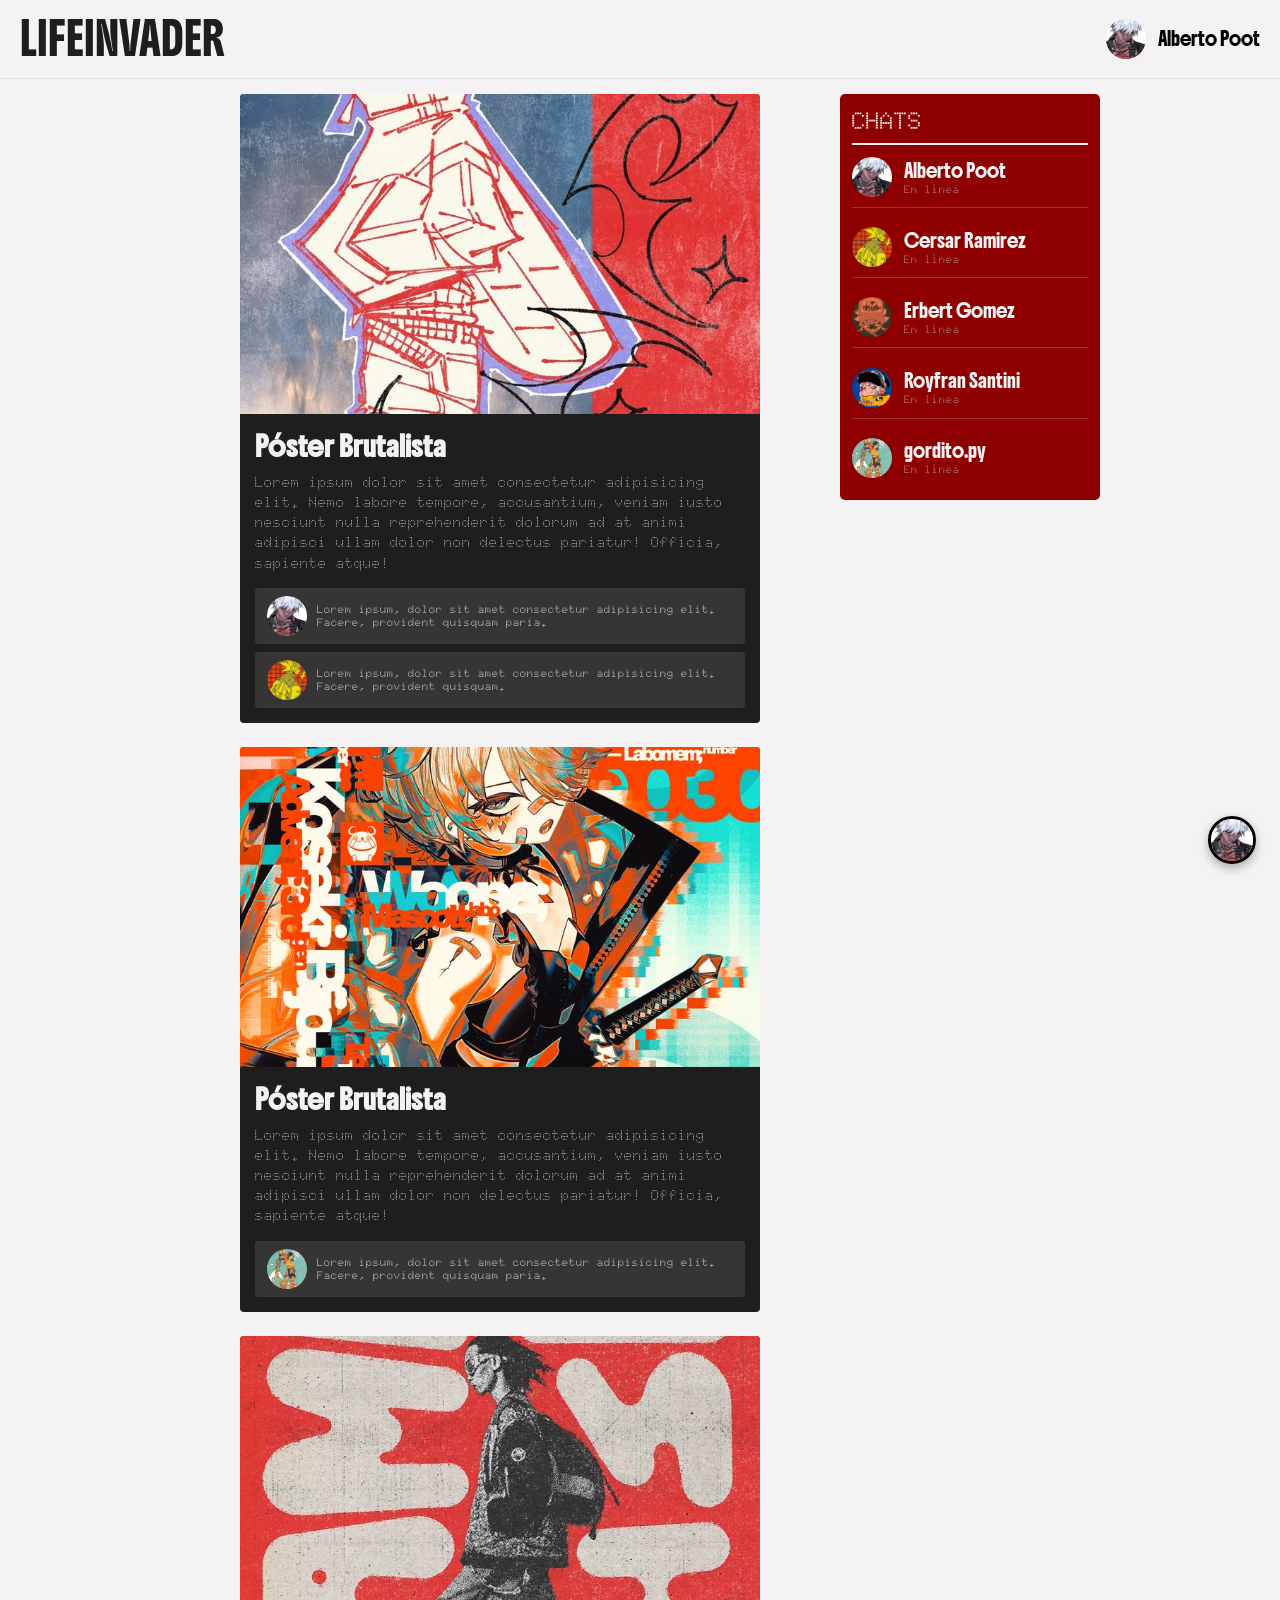
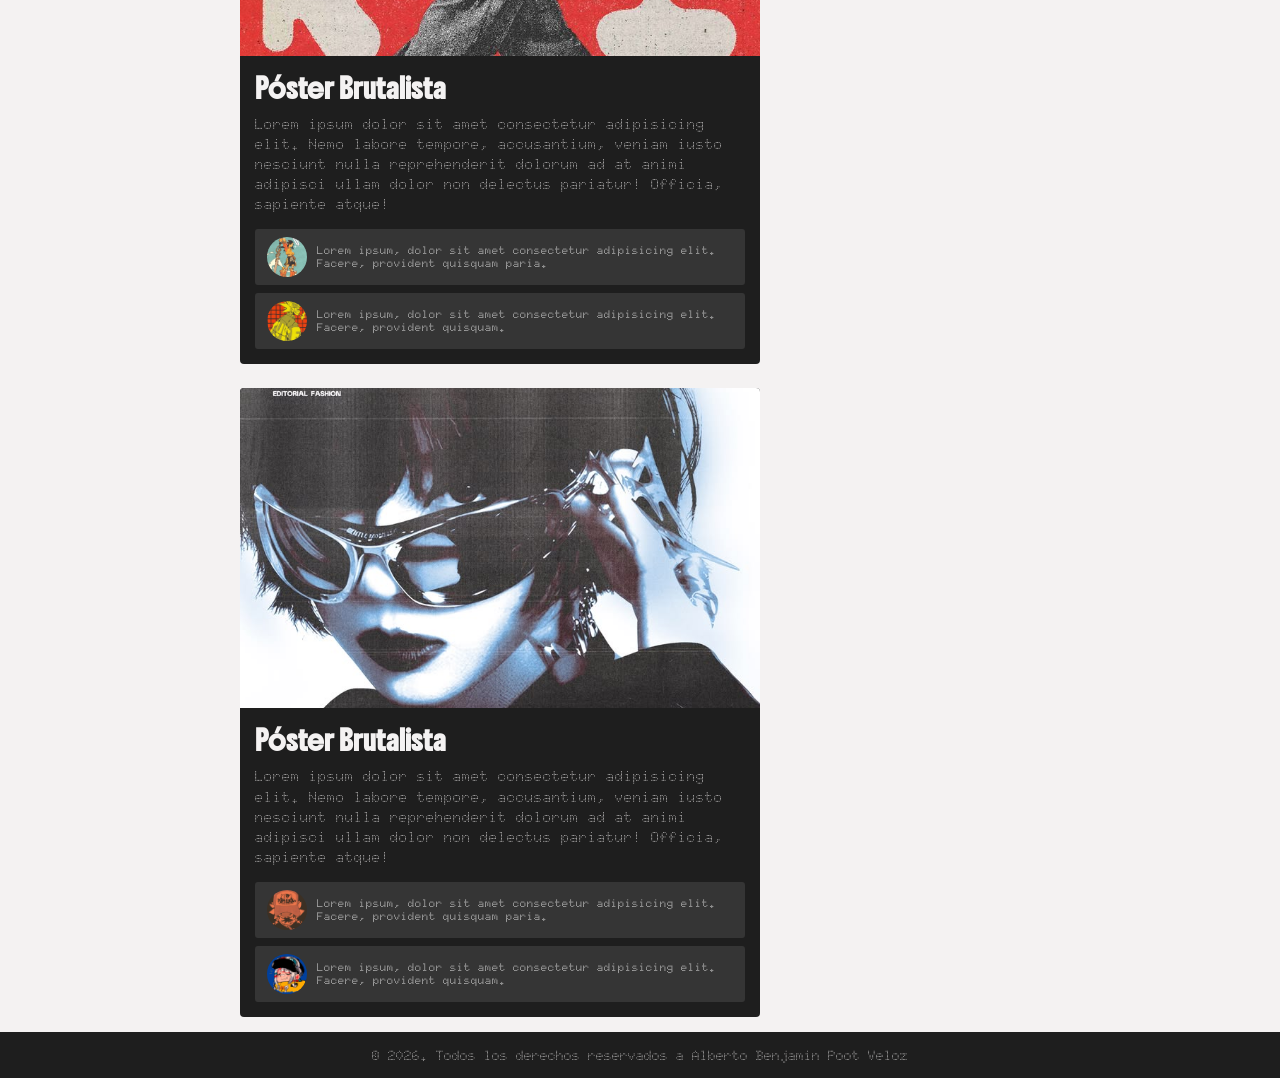
==== index.html @ d3cf4f2f ":t-rex: feat: Se suben archivos del proyecto" ====
<!DOCTYPE html>
<html lang="es">

<head>
    <meta charset="UTF-8">
    <meta name="viewport" content="width=device-width, initial-scale=1.0">
    <title>LIFEINVADER</title>

    <!-- Google Fonts -->
    <link rel="preconnect" href="https://fonts.googleapis.com">
    <link rel="preconnect" href="https://fonts.gstatic.com" crossorigin>
    <link href="https://fonts.googleapis.com/css2?family=Boldonse&family=Doto:wght@100..900&family=Fira+Sans:wght@300;400;500;700&display=swap" rel="stylesheet">

    <!-- CSS Principal -->
    <link rel="stylesheet" href="Style.css">
</head>

<body>
    <header class="quedate_tu_poscion">
        <a href="index.html" class="logo">LIFEINVADER</a>

        <a href="usa_1.html" class="usuario_Muestra">
            <img src="assets/Foto_Alberto.jpeg" alt="Foto de perfil de Alberto Poot" class="img_usuario_pequeno">
            <span>Alberto Poot</span>
        </a>
    </header>

    <div class="contenedor_principal">
        <main>
            <article class="Contenedor_publicacion">
                <div class="contenedor_img_publicacion">
                    <img src="assets/publi1_main.jpeg" alt="Publicación 1" class="img_publicacion">
                </div>
                <div class="contenido_text_Publicacion">
                    <h3>Póster Brutalista</h3>
                    <p class="texto_pulicacion">Lorem ipsum dolor sit amet consectetur adipisicing elit. Nemo labore tempore, accusantium, veniam
                        iusto nesciunt nulla reprehenderit dolorum ad at animi adipisci ullam dolor non delectus
                        pariatur! Officia, sapiente atque!</p>

                    <section class="comentarios">
                        <ul>
                            <li>
                                <img src="assets/Foto_Alberto.jpeg" alt="Usuario" class="img_usuario_pequeno">
                                <p class="text_cometario">Lorem ipsum, dolor sit amet consectetur adipisicing elit. Facere, provident quisquam paria.</p>
                            </li>
                            <li>
                                <img src="assets/foto_cesar.jpeg" alt="Usuario" class="img_usuario_pequeno">
                                <p class="text_cometario">Lorem ipsum, dolor sit amet consectetur adipisicing elit. Facere, provident quisquam.</p>
                            </li>
                        </ul>
                    </section>
                </div>
            </article>

            <article class="Contenedor_publicacion">
                <div class="contenedor_img_publicacion">
                    <img src="assets/publi2_main.jpeg" alt="Publicación 2" class="img_publicacion">
                </div>
                <div class="contenido_text_Publicacion">
                    <h3>Póster Brutalista</h3>
                    <p class="texto_pulicacion">Lorem ipsum dolor sit amet consectetur adipisicing elit. Nemo labore tempore, accusantium, veniam
                        iusto nesciunt nulla reprehenderit dolorum ad at animi adipisci ullam dolor non delectus
                        pariatur! Officia, sapiente atque!</p>

                    <section class="comentarios">
                        <ul>
                            <li>
                                <img src="assets/Foto_ramdom.jpeg" alt="Usuario" class="img_usuario_pequeno">
                                <p class="text_cometario">Lorem ipsum, dolor sit amet consectetur adipisicing elit. Facere, provident quisquam paria.</p>
                            </li>
                        </ul>
                    </section>
                </div>
            </article>

            <article class="Contenedor_publicacion">
                <div class="contenedor_img_publicacion">
                    <img src="assets/publi3_man..jpeg" alt="Publicación 3" class="img_publicacion">
                </div>
                <div class="contenido_text_Publicacion">
                    <h3>Póster Brutalista</h3>
                    <p class="texto_pulicacion">Lorem ipsum dolor sit amet consectetur adipisicing elit. Nemo labore tempore, accusantium, veniam
                        iusto nesciunt nulla reprehenderit dolorum ad at animi adipisci ullam dolor non delectus
                        pariatur! Officia, sapiente atque!</p>

                    <section class="comentarios">
                        <ul>
                            <li>
                                <img src="assets/Foto_ramdom.jpeg" alt="Usuario" class="img_usuario_pequeno">
                                <p class="text_cometario">Lorem ipsum, dolor sit amet consectetur adipisicing elit. Facere, provident quisquam paria.</p>
                            </li>
                            <li>
                                <img src="assets/foto_cesar.jpeg" alt="Usuario" class="img_usuario_pequeno">
                                <p class="text_cometario">Lorem ipsum, dolor sit amet consectetur adipisicing elit. Facere, provident quisquam.</p>
                            </li>
                        </ul>
                    </section>
                </div>
            </article>


            <article class="Contenedor_publicacion">
                <div class="contenedor_img_publicacion">
                    <img src="assets/publi4_main.jpeg" alt="Publicación 4" class="img_publicacion">
                </div>
                <div class="contenido_text_Publicacion">
                    <h3>Póster Brutalista</h3>
                    <p class="texto_pulicacion">Lorem ipsum dolor sit amet consectetur adipisicing elit. Nemo labore tempore, accusantium, veniam
                        iusto nesciunt nulla reprehenderit dolorum ad at animi adipisci ullam dolor non delectus
                        pariatur! Officia, sapiente atque!</p>

                    <section class="comentarios">
                        <ul>
                            <li>
                                <img src="assets/foto_herpes.jpeg" alt="Usuario" class="img_usuario_pequeno">
                                <p class="text_cometario">Lorem ipsum, dolor sit amet consectetur adipisicing elit. Facere, provident quisquam paria.</p>
                            </li>
                            <li>
                                <img src="assets/Foto_roy.jpeg" alt="Usuario" class="img_usuario_pequeno">
                                <p class="text_cometario">Lorem ipsum, dolor sit amet consectetur adipisicing elit. Facere, provident quisquam.</p>
                            </li>
                        </ul>
                    </section>
                </div>
            </article>
        </main>

        <!-- Barra lateral de Chats con menú desplegable responsive -->
        <aside class="Barra_usuarios">
            <input type="checkbox" id="toggle-chats" class="toggle_chat_checkbox">
            <label for="toggle-chats" class="header_chats">
                <h2>CHATS</h2>
                <span class="flecha_desplegable">▼</span>
            </label>

            <ul class="lista_chats">
                <li>
                    <a href="usa_1.html" class="usuario_Muestra">
                        <img src="assets/Foto_Alberto.jpeg" alt="Foto de perfil de Alberto Poot" class="img_usuario_pequeno">
                        <div class="info_usuario_chat">
                            <span>Alberto Poot</span>
                            <p>En línea</p>
                        </div>
                    </a>
                </li>
                <li>
                    <a href="usa_2.html" class="usuario_Muestra">
                        <img src="assets/foto_cesar.jpeg" alt="Foto de perfil de Alberto Poot" class="img_usuario_pequeno">
                        <div class="info_usuario_chat">
                            <span>Cersar Ramirez</span>
                            <p>En línea</p>
                        </div>
                    </a>
                </li>
                <li>
                    <a href="usa_3.html" class="usuario_Muestra">
                        <img src="assets/foto_herpes.jpeg" alt="Foto de perfil de Alberto Poot" class="img_usuario_pequeno">
                        <div class="info_usuario_chat">
                            <span>Erbert Gomez</span>
                            <p>En línea</p>
                        </div>
                    </a>
                </li>
                <li>
                    <a href="usa_4.html" class="usuario_Muestra">
                        <img src="assets/Foto_roy.jpeg" alt="Foto de perfil de Alberto Poot" class="img_usuario_pequeno">
                        <div class="info_usuario_chat">
                            <span>Royfran Santini</span>
                            <p>En línea</p>
                        </div>
                    </a>
                </li>
                <li>
                    <a href="usa_1.html" class="usuario_Muestra">
                        <img src="assets/Foto_ramdom.jpeg" alt="Foto de perfil de Alberto Poot" class="img_usuario_pequeno">
                        <div class="info_usuario_chat">
                            <span>gordito.py</span>
                            <p>En línea</p>
                        </div>
                    </a>
                </li>
            </ul>
        </aside>

        <!-- Ícono flotante -->
        <section class="glob_chat">
            <img src="assets/Foto_Alberto.jpeg" alt="Chat flotante" class="img_usuario_pequeno">
        </section>
    </div>

    <footer>
        <p>&copy; 2026. Todos los derechos reservados a Alberto Benjamin Poot Veloz</p>
    </footer>
</body>

</html>
---- Style.css ----
/* ==========================================
   RESET Y CONFIGURACIÓN GLOBAL
   ========================================== */
* {
    box-sizing: border-box;
    margin: 0;
    padding: 0;
}

body {
    background-color: #f4f2f2;
    overflow-x: hidden;
    min-height: 100vh;
    display: flex;
    flex-direction: column;
}

/* ==========================================
   CONFIGURACIÓN DEL HEADER
   ========================================== */
header {
    display: flex;
    background-color: #f4f2f2;
    align-items: center;
    justify-content: space-between;
    padding: 10px 20px;
    border-bottom: 1px solid #e0e0e0;
}

.quedate_tu_poscion {
    position: sticky;
    top: 0;
    z-index: 100;
}

.logo {
    font-family: "Boldonse", system-ui;
    font-weight: 400;
    font-size: clamp(20px, 4vw, 30px);
    text-decoration: none;
    color: #1e1e1e;
    transition: 0.3s ease;
}

.logo:hover {
    color: #8e0000;
}

/* ==========================================
   ENLACE DE USUARIO
   ========================================== */
.usuario_Muestra {
    display: flex;
    align-items: center;
    gap: 12px;
    text-decoration: none;
    font-family: "Boldonse", system-ui;
    font-size: 0.8em;
    font-weight: 500;
    color: #000000;  
    transition: 0.3s ease; 
}

.usuario_Muestra p {
    font-family: "Doto", sans-serif;
    font-size: 0.85em;
    color: #d1d1d1;
}

.img_usuario_pequeno {
    height: 40px;
    width: 40px;
    min-width: 40px;
    border-radius: 50%;
    object-fit: cover;
    transition: 0.3s ease, box-shadow 0.3s ease;
}

.usuario_Muestra:hover {
    color: #8e0000;
}

.usuario_Muestra:hover .img_usuario_pequeno {
    box-shadow: 
        0 0 4px #ff0000,
        0 0 6px #8e0000,
        0 0 12px rgba(255, 0, 0, 0.6);
}

/* ========================================
    CONFIGURACIÓN DEL CONTENEDOR PRINCIPAL
   =======================================*/
.contenedor_principal {
    max-width: 950px;
    width: 100%;
    margin: 0 auto;
    padding: 15px;
    display: flex;
    justify-content: center;
    align-items: flex-start;
    gap: 20px;
}

.contenedor_principal main {
    flex: 1;
    display: flex;
    flex-direction: column;
    gap: 1.5em;
    align-items: center;
    width: 100%;
}

/* Ícono de chat flotante (FAB) */
.contenedor_principal .glob_chat {
    position: fixed;
    bottom: 2em;
    right: 1.5em;
    z-index: 90;
    cursor: pointer;
}

.glob_chat .img_usuario_pequeno {
    border: 3px solid #000000;
    width: 48px;
    height: 48px;
    box-shadow: 0 4px 10px rgba(0, 0, 0, 0.3);
}

/* ====================================
    BARRA LATERAL / MENÚ DESPLEGABLE DE CHATS
   ==================================== */
.Barra_usuarios {
    width: 260px;
    min-width: 260px;
    max-height: 500px;
    overflow-y: auto;
    scrollbar-width: none;
    background-color: #8e0000;
    padding: 12px;
    border-radius: 5px;
    position: sticky;
    top: 75px;
}

.toggle_chat_checkbox {
    display: none !important;
}

.header_chats {
    display: flex;
    justify-content: space-between;
    align-items: center;
    border-bottom: 2px solid #f4f2f2;
    padding-bottom: 8px;
    margin-bottom: 12px;
    cursor: pointer;
    user-select: none;
}

/* Evita que los elementos internos del label bloqueen el evento de clic */
.header_chats h2,
.header_chats .flecha_desplegable {
    pointer-events: none;
}

.Barra_usuarios h2 {
    background-color: transparent; 
    margin: 0;
    color: #f4f2f2;
    font-family: "Doto", sans-serif;
}

.flecha_desplegable {
    display: none;
    color: #f4f2f2;
    font-size: 0.9em;
    transition: transform 0.3s ease;
}

.Barra_usuarios ul.lista_chats {
    display: flex;
    flex-direction: column;
    gap: 1.2em;
    margin: 0;
    padding: 0;
    list-style: none;
}

.Barra_usuarios li {
    border-bottom: 1px solid rgba(244, 242, 242, 0.2);
    padding-bottom: 10px;
}

.Barra_usuarios li:last-child {
    border: none;
}

.Barra_usuarios .usuario_Muestra {
    color: #f4f2f2;
}

.Barra_usuarios .usuario_Muestra:hover {
    color: #000000;
}

.info_usuario_chat {
    display: flex;
    flex-direction: column;
}

/* ================================
    PUBLICACIONES
   ================================ */
.Contenedor_publicacion {
    width: 100%;
    max-width: 520px;
    height: auto;
    background-color: #1e1e1e;
    overflow: hidden;
    display: flex;
    flex-direction: column;
    border-radius: 4px;
}

.contenedor_img_publicacion {
    width: 100%;
    max-height: 320px;
    display: flex;
    align-items: center;
    justify-content: center;
    overflow: hidden;
    background-color: #000000;
}

.img_publicacion {
    width: 100%;
    height: 100%;
    object-fit: cover;
}

/* Texto Principal */
.contenido_text_Publicacion {
    padding: 15px;
    color: #f4f2f2;
    font-family: "Boldonse", system-ui;
}

.contenido_text_Publicacion h3 {
    margin-bottom: 8px;
}

.texto_pulicacion {
    font-family: "Doto", sans-serif;
    font-size: 0.9em;
    line-height: 1.4;
    margin-bottom: 15px;
}

/* Comentarios */
.comentarios ul {
    display: flex;
    flex-direction: column;
    list-style: none;
    padding: 0;
    gap: 8px;
}

.comentarios ul li {
    min-height: 3.5em;
    height: auto;
    display: flex;
    gap: 10px;
    align-items: center;
    background-color: #353535;
    padding: 8px 12px;
    border-radius: 3px;
}

.text_cometario {
    margin: 0;
    font-family: "Doto", sans-serif;
    font-weight: 700;
    font-size: 11px;
    color: #cccccc;
    word-break: break-word;
}

/* ==========================================
   SECCIÓN DE PERFIL / BIOGRAFÍA
   ========================================== */
.contenedor_perfil {
    flex: 1;
    display: flex;
    gap: 20px;
    background-color: #1e1e1e;
    color: #f4f2f2;
    padding: 20px;
    border-radius: 5px;
    width: 100%;
    max-width: 580px;
    box-sizing: border-box;
}

.foto_perfil_grande {
    width: 180px;
    min-width: 150px;
    height: 220px;
    background-color: #000000;
    border: 2px solid #f4f2f2;
    border-radius: 4px;
    overflow: hidden;
}

.foto_perfil_grande img {
    width: 100%;
    height: 100%;
    object-fit: cover;
}

.biografia_perfil {
    flex: 1;
    display: flex;
    flex-direction: column;
}

.biografia_perfil h2 {
    font-family: "Boldonse", system-ui;
    font-size: 1.5em;
    color: #f4f2f2;
    margin-bottom: 2px;
}

.ubicacion_subtitulo {
    font-family: "Doto", sans-serif;
    font-size: 0.85em;
    color: #b0b0b0;
    margin-bottom: 20px;
}

.biografia_perfil h3 {
    font-family: "Boldonse", system-ui;
    font-size: 1.1em;
    color: #f4f2f2;
    margin-bottom: 8px;
}

.texto_biografia {
    font-family: "Doto", sans-serif;
    font-size: 0.85em;
    line-height: 1.4;
    color: #cccccc;
}

/* ================================
    FOOTER
   ================================ */
footer {
    margin-top: auto;
    background-color: #1e1e1e;
    padding: 15px;
    text-align: center;
    color: #f4f2f2;
    font-family: "Doto", sans-serif;
    font-size: 0.85em;
}

/* ==========================================
   MEDIA QUERIES (RESPONSIVE DESIGN)
   ========================================== */

@media (max-width: 850px) {
    .Contenedor_publicacion {
        max-width: 100%;
    }
}

/* Teléfonos móviles (menos de 650px) */
@media (max-width: 650px) {
    .contenedor_principal {
        flex-direction: column;
        padding: 10px;
    }

    header {
        padding: 10px 12px;
    }

    .usuario_Muestra span {
        display: inline-block;
    }

    .contenido_text_Publicacion {
        padding: 10px;
    }

    .contenedor_img_publicacion {
        max-height: 240px;
    }

    /* CHATS COMO MENÚ DESPLEGABLE EN MÓVIL */
    .Barra_usuarios {
        order: -1;
        width: 100%;
        max-width: 100%;
        height: auto;
        max-height: none;
        position: relative;
        top: 0;
        margin-bottom: 10px;
        overflow: visible;
    }

    .header_chats {
        cursor: pointer;
        user-select: none;
        margin-bottom: 0;
        padding-bottom: 0;
        border-bottom: none;
    }

    .flecha_desplegable {
        display: inline-block;
    }

    /* Ocultamos la lista por defecto en móviles con mayor especificidad */
    .Barra_usuarios ul.lista_chats {
        display: none;
        margin-top: 12px;
        padding-top: 10px;
        border-top: 1px solid rgba(244, 242, 242, 0.3);
    }

    /* Al estar marcado el checkbox, mostramos la lista */
    .Barra_usuarios .toggle_chat_checkbox:checked ~ ul.lista_chats {
        display: flex;
    }

    /* Rotación de la flecha al abrir */
    .Barra_usuarios .toggle_chat_checkbox:checked ~ .header_chats .flecha_desplegable {
        transform: rotate(180deg);
    }

    .contenedor_perfil {
        flex-direction: column;
        align-items: center;
        text-align: center;
    }

    .foto_perfil_grande {
        width: 160px;
        height: 200px;
    }

    footer {
        font-size: 0.75em;
    }
}
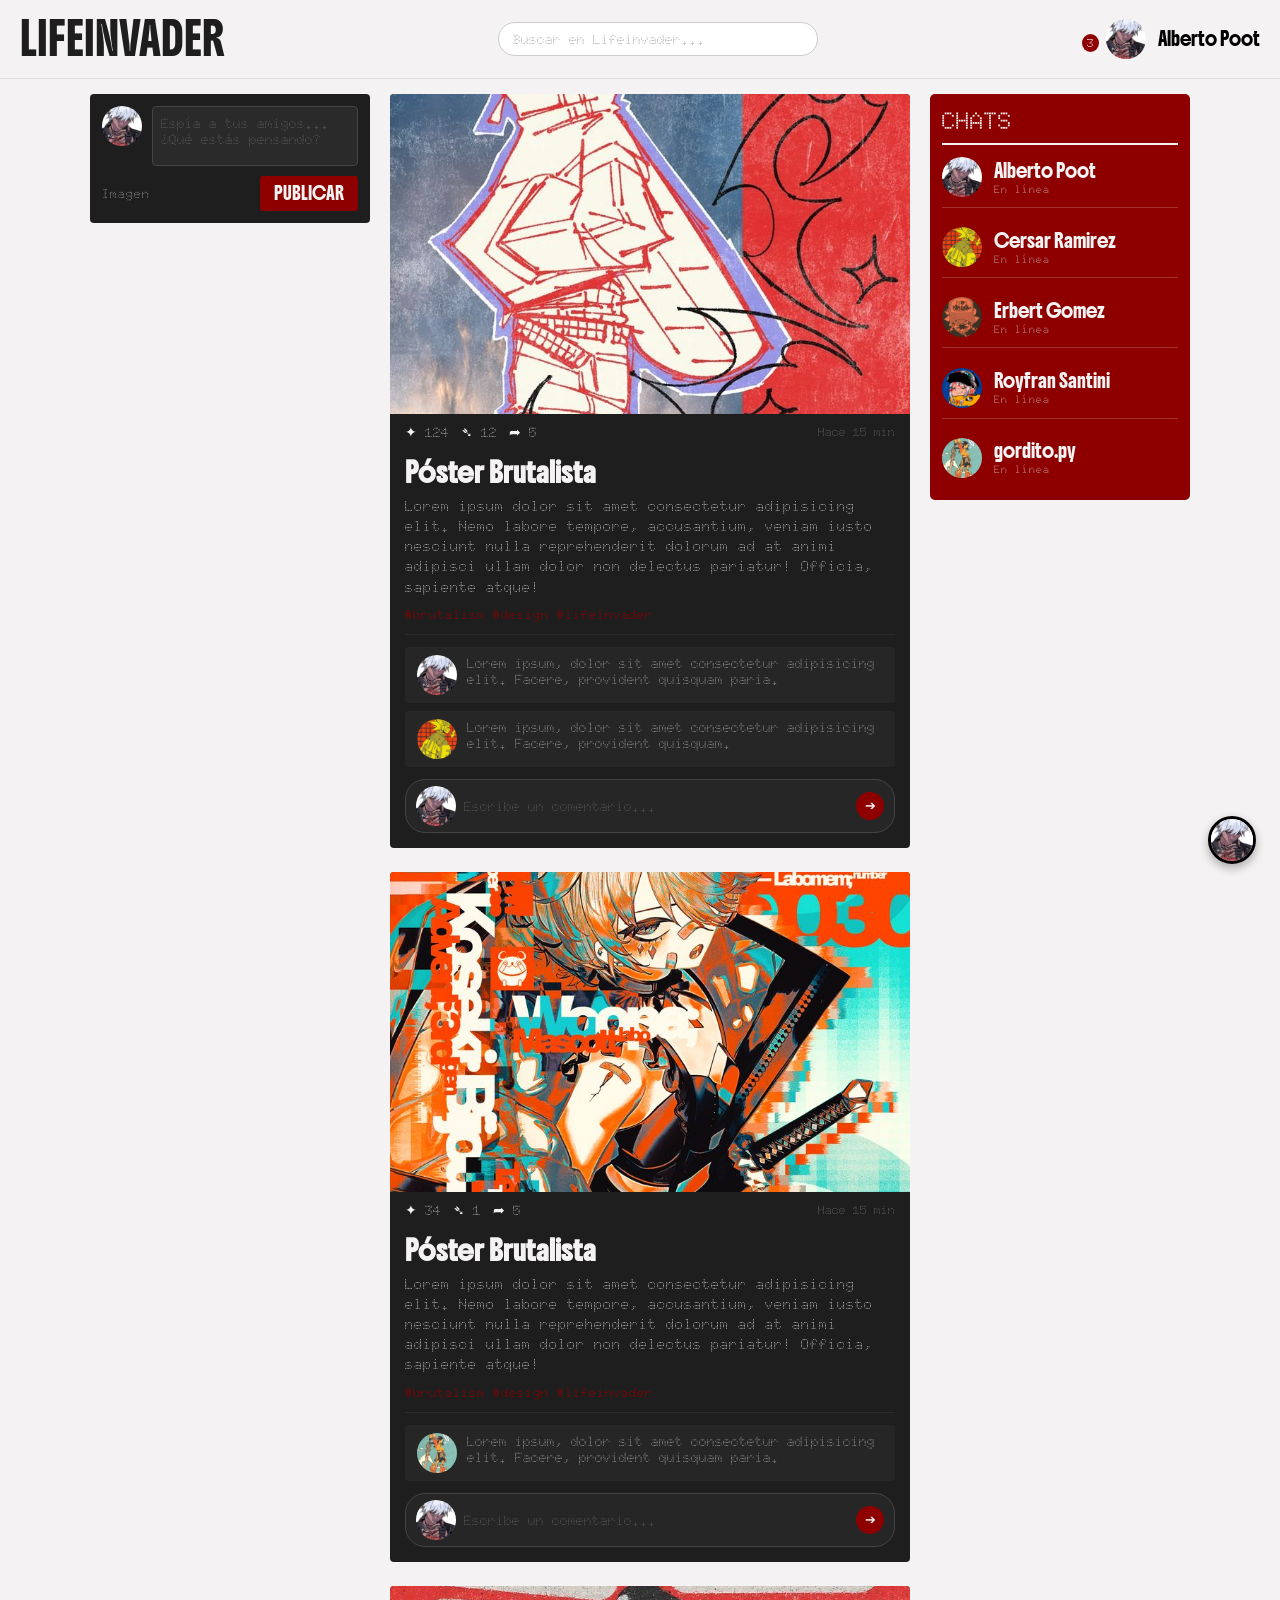
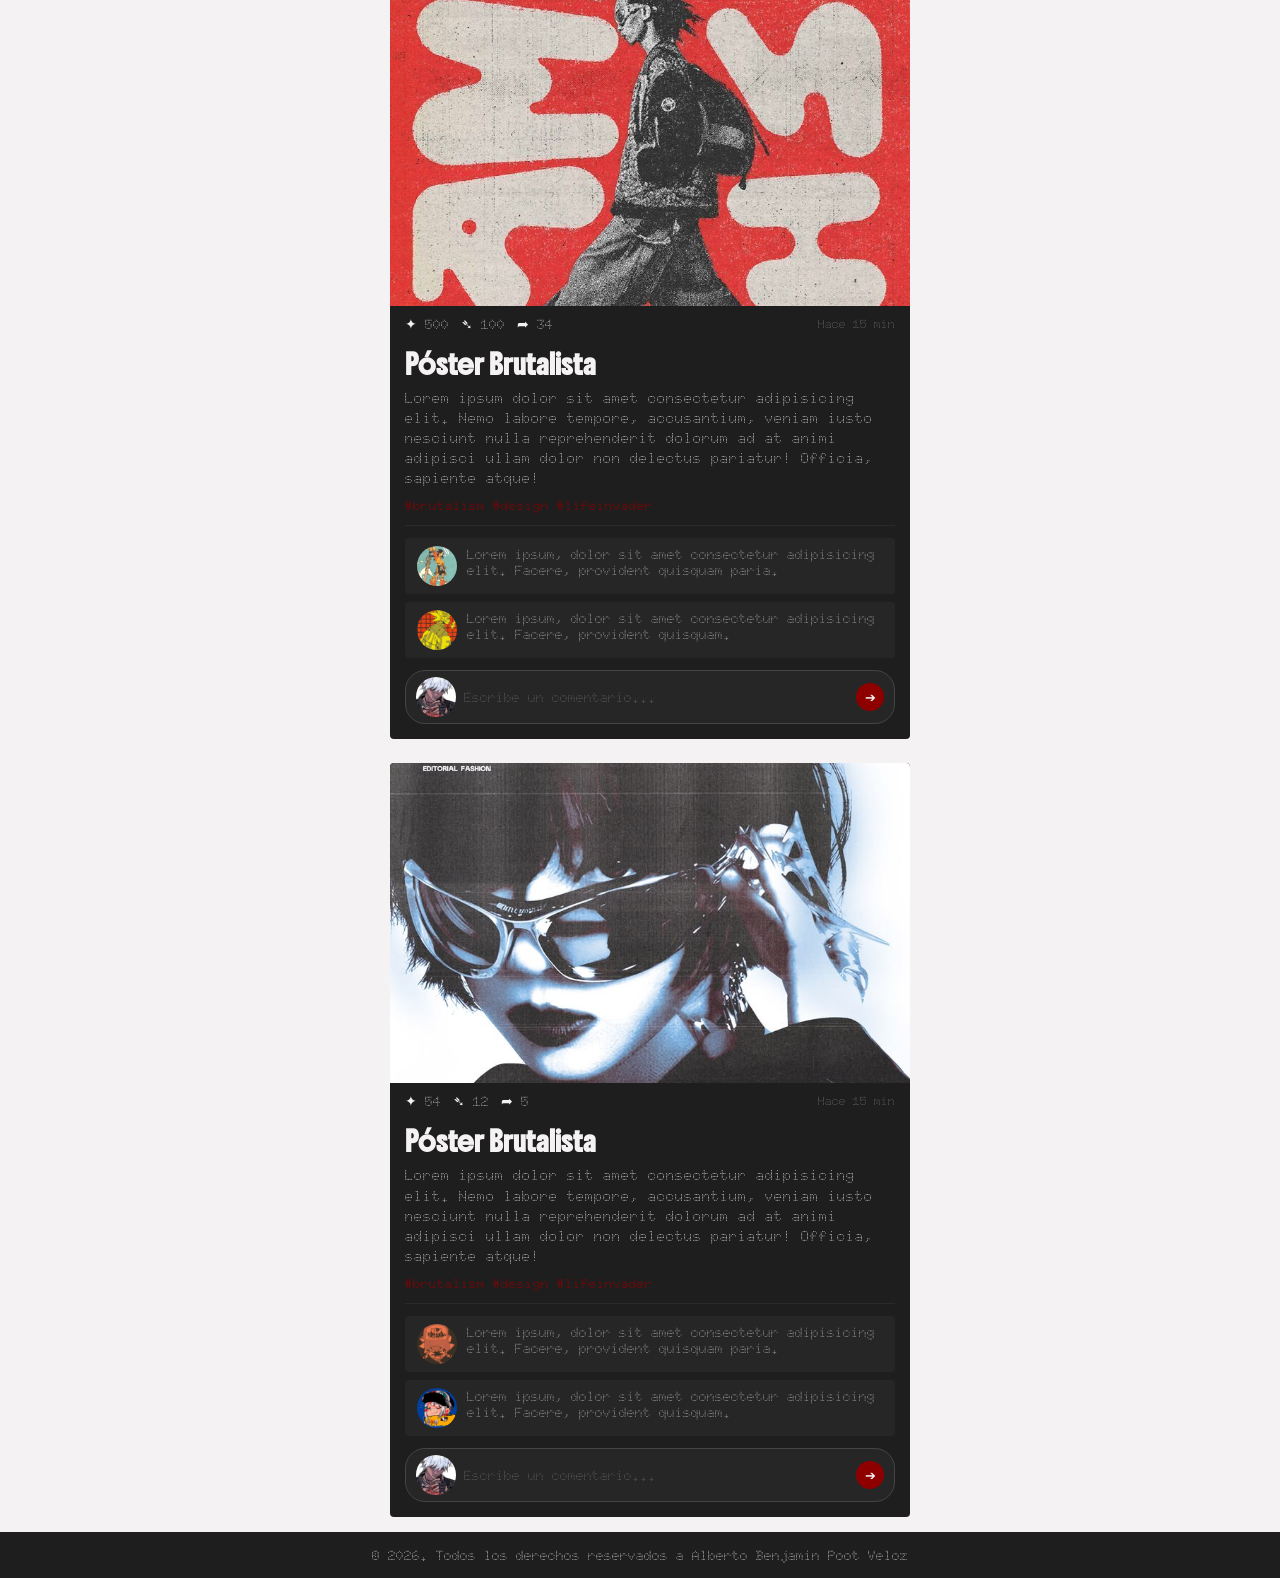
==== commit ecf7b085: ":lipstick: feat: se agrego crar publicacion y se odiifoc los layouts" ====
--- a/index.html
+++ b/index.html
@@ -9,7 +9,9 @@
     <!-- Google Fonts -->
     <link rel="preconnect" href="https://fonts.googleapis.com">
     <link rel="preconnect" href="https://fonts.gstatic.com" crossorigin>
-    <link href="https://fonts.googleapis.com/css2?family=Boldonse&family=Doto:wght@100..900&family=Fira+Sans:wght@300;400;500;700&display=swap" rel="stylesheet">
+    <link
+        href="https://fonts.googleapis.com/css2?family=Boldonse&family=Doto:wght@100..900&family=Fira+Sans:wght@300;400;500;700&display=swap"
+        rel="stylesheet">
 
     <!-- CSS Principal -->
     <link rel="stylesheet" href="Style.css">
@@ -19,35 +21,82 @@
     <header class="quedate_tu_poscion">
         <a href="index.html" class="logo">LIFEINVADER</a>
 
-        <a href="usa_1.html" class="usuario_Muestra">
-            <img src="assets/Foto_Alberto.jpeg" alt="Foto de perfil de Alberto Poot" class="img_usuario_pequeno">
-            <span>Alberto Poot</span>
-        </a>
+        <!-- Buscador Central -->
+        <div class="caja_busqueda">
+            <input type="text" placeholder="Buscar en Lifeinvader...">
+        </div>
+
+        <!-- Notificaciones y Usuario -->
+        <div class="header_derecha">
+            <div class="icono_notificacion" title="Notificaciones">
+                <span class="badge_notificacion">3</span>
+            </div>
+            <a href="usa_1.html" class="usuario_Muestra">
+                <img src="assets/Foto_Alberto.jpeg" alt="Foto de perfil de Alberto Poot" class="img_usuario_pequeno">
+                <span>Alberto Poot</span>
+            </a>
+        </div>
     </header>
 
     <div class="contenedor_principal">
+        <!-- CAJA PARA CREAR PUBLICACIÓN -->
+        <section class="crear_publicacion">
+            <div class="header_crear">
+                <img src="assets/Foto_Alberto.jpeg" alt="Tu foto" class="img_usuario_pequeno">
+                <textarea placeholder="Espía a tus amigos... ¿Qué estás pensando?"></textarea>
+            </div>
+            <div class="acciones_crear">
+                <button type="button" class="btn_adjuntar">Imagen</button>
+                <button type="button" class="btn_publicar">PUBLICAR</button>
+            </div>
+        </section>
+
         <main>
             <article class="Contenedor_publicacion">
                 <div class="contenedor_img_publicacion">
                     <img src="assets/publi1_main.jpeg" alt="Publicación 1" class="img_publicacion">
                 </div>
+
+                <div class="barra_reacciones">
+                    <button type="button" class="btn_reaccion">✦ <span>124</span></button>
+                    <button type="button" class="btn_reaccion">➴ <span>12</span></button>
+                    <button type="button" class="btn_reaccion">➦ <span>5</span></button>
+                    <span class="tiempo_publicacion">Hace 15 min</span>
+                </div>
+
                 <div class="contenido_text_Publicacion">
                     <h3>Póster Brutalista</h3>
-                    <p class="texto_pulicacion">Lorem ipsum dolor sit amet consectetur adipisicing elit. Nemo labore tempore, accusantium, veniam
+                    <p class="texto_pulicacion">Lorem ipsum dolor sit amet consectetur adipisicing elit. Nemo labore
+                        tempore, accusantium, veniam
                         iusto nesciunt nulla reprehenderit dolorum ad at animi adipisci ullam dolor non delectus
                         pariatur! Officia, sapiente atque!</p>
 
-                    <section class="comentarios">
-                        <ul>
-                            <li>
-                                <img src="assets/Foto_Alberto.jpeg" alt="Usuario" class="img_usuario_pequeno">
-                                <p class="text_cometario">Lorem ipsum, dolor sit amet consectetur adipisicing elit. Facere, provident quisquam paria.</p>
-                            </li>
-                            <li>
-                                <img src="assets/foto_cesar.jpeg" alt="Usuario" class="img_usuario_pequeno">
-                                <p class="text_cometario">Lorem ipsum, dolor sit amet consectetur adipisicing elit. Facere, provident quisquam.</p>
-                            </li>
-                        </ul>
+                    <div class="hashtags">
+                        <span>#brutalism</span>
+                        <span>#design</span>
+                        <span>#lifeinvader</span>
+                    </div>
+
+                    <section class="caja_comentarios_seccion">
+                        <div class="lista_comentarios_existentes">
+                            <ul>
+                                <li>
+                                    <img src="assets/Foto_Alberto.jpeg" alt="Usuario" class="img_usuario_pequeno">
+                                    <p class="text_cometario">Lorem ipsum, dolor sit amet consectetur adipisicing elit.
+                                        Facere, provident quisquam paria.</p>
+                                </li>
+                                <li>
+                                    <img src="assets/foto_cesar.jpeg" alt="Usuario" class="img_usuario_pequeno">
+                                    <p class="text_cometario">Lorem ipsum, dolor sit amet consectetur adipisicing elit.
+                                        Facere, provident quisquam.</p>
+                                </li>
+                            </ul>
+                        </div>
+                        <div class="nuevo_comentario">
+                            <img src="assets/Foto_Alberto.jpeg" alt="Tu foto" class="img_usuario_pequeno">
+                            <input type="text" placeholder="Escribe un comentario..." class="input_comentario">
+                            <button type="button" class="btn_enviar_comentario">➔</button>
+                        </div>
                     </section>
                 </div>
             </article>
@@ -56,19 +105,39 @@
                 <div class="contenedor_img_publicacion">
                     <img src="assets/publi2_main.jpeg" alt="Publicación 2" class="img_publicacion">
                 </div>
+                <div class="barra_reacciones">
+                    <button type="button" class="btn_reaccion">✦ <span>34</span></button>
+                    <button type="button" class="btn_reaccion">➴ <span>1</span></button>
+                    <button type="button" class="btn_reaccion">➦ <span>5</span></button>
+                    <span class="tiempo_publicacion">Hace 15 min</span>
+                </div>
                 <div class="contenido_text_Publicacion">
                     <h3>Póster Brutalista</h3>
-                    <p class="texto_pulicacion">Lorem ipsum dolor sit amet consectetur adipisicing elit. Nemo labore tempore, accusantium, veniam
+                    <p class="texto_pulicacion">Lorem ipsum dolor sit amet consectetur adipisicing elit. Nemo labore
+                        tempore, accusantium, veniam
                         iusto nesciunt nulla reprehenderit dolorum ad at animi adipisci ullam dolor non delectus
                         pariatur! Officia, sapiente atque!</p>
-
-                    <section class="comentarios">
-                        <ul>
-                            <li>
-                                <img src="assets/Foto_ramdom.jpeg" alt="Usuario" class="img_usuario_pequeno">
-                                <p class="text_cometario">Lorem ipsum, dolor sit amet consectetur adipisicing elit. Facere, provident quisquam paria.</p>
-                            </li>
-                        </ul>
+                    <div class="hashtags">
+                        <span>#brutalism</span>
+                        <span>#design</span>
+                        <span>#lifeinvader</span>
+                    </div>
+
+                    <section class="caja_comentarios_seccion">
+                        <div class="lista_comentarios_existentes">
+                            <ul>
+                                <li>
+                                    <img src="assets/Foto_ramdom.jpeg" alt="Usuario" class="img_usuario_pequeno">
+                                    <p class="text_cometario">Lorem ipsum, dolor sit amet consectetur adipisicing elit.
+                                        Facere, provident quisquam paria.</p>
+                                </li>
+                            </ul>
+                        </div>
+                        <div class="nuevo_comentario">
+                            <img src="assets/Foto_Alberto.jpeg" alt="Tu foto" class="img_usuario_pequeno">
+                            <input type="text" placeholder="Escribe un comentario..." class="input_comentario">
+                            <button type="button" class="btn_enviar_comentario">➔</button>
+                        </div>
                     </section>
                 </div>
             </article>
@@ -77,23 +146,44 @@
                 <div class="contenedor_img_publicacion">
                     <img src="assets/publi3_man..jpeg" alt="Publicación 3" class="img_publicacion">
                 </div>
+                <div class="barra_reacciones">
+                    <button type="button" class="btn_reaccion">✦ <span>500</span></button>
+                    <button type="button" class="btn_reaccion">➴ <span>100</span></button>
+                    <button type="button" class="btn_reaccion">➦ <span>34</span></button>
+                    <span class="tiempo_publicacion">Hace 15 min</span>
+                </div>
                 <div class="contenido_text_Publicacion">
                     <h3>Póster Brutalista</h3>
-                    <p class="texto_pulicacion">Lorem ipsum dolor sit amet consectetur adipisicing elit. Nemo labore tempore, accusantium, veniam
+                    <p class="texto_pulicacion">Lorem ipsum dolor sit amet consectetur adipisicing elit. Nemo labore
+                        tempore, accusantium, veniam
                         iusto nesciunt nulla reprehenderit dolorum ad at animi adipisci ullam dolor non delectus
                         pariatur! Officia, sapiente atque!</p>
-
-                    <section class="comentarios">
-                        <ul>
-                            <li>
-                                <img src="assets/Foto_ramdom.jpeg" alt="Usuario" class="img_usuario_pequeno">
-                                <p class="text_cometario">Lorem ipsum, dolor sit amet consectetur adipisicing elit. Facere, provident quisquam paria.</p>
-                            </li>
-                            <li>
-                                <img src="assets/foto_cesar.jpeg" alt="Usuario" class="img_usuario_pequeno">
-                                <p class="text_cometario">Lorem ipsum, dolor sit amet consectetur adipisicing elit. Facere, provident quisquam.</p>
-                            </li>
-                        </ul>
+                    <div class="hashtags">
+                        <span>#brutalism</span>
+                        <span>#design</span>
+                        <span>#lifeinvader</span>
+                    </div>
+
+                    <section class="caja_comentarios_seccion">
+                        <div class="lista_comentarios_existentes">
+                            <ul>
+                                <li>
+                                    <img src="assets/Foto_ramdom.jpeg" alt="Usuario" class="img_usuario_pequeno">
+                                    <p class="text_cometario">Lorem ipsum, dolor sit amet consectetur adipisicing elit.
+                                        Facere, provident quisquam paria.</p>
+                                </li>
+                                <li>
+                                    <img src="assets/foto_cesar.jpeg" alt="Usuario" class="img_usuario_pequeno">
+                                    <p class="text_cometario">Lorem ipsum, dolor sit amet consectetur adipisicing elit.
+                                        Facere, provident quisquam.</p>
+                                </li>
+                            </ul>
+                        </div>
+                        <div class="nuevo_comentario">
+                            <img src="assets/Foto_Alberto.jpeg" alt="Tu foto" class="img_usuario_pequeno">
+                            <input type="text" placeholder="Escribe un comentario..." class="input_comentario">
+                            <button type="button" class="btn_enviar_comentario">➔</button>
+                        </div>
                     </section>
                 </div>
             </article>
@@ -103,23 +193,44 @@
                 <div class="contenedor_img_publicacion">
                     <img src="assets/publi4_main.jpeg" alt="Publicación 4" class="img_publicacion">
                 </div>
+                <div class="barra_reacciones">
+                    <button type="button" class="btn_reaccion">✦ <span>54</span></button>
+                    <button type="button" class="btn_reaccion">➴ <span>12</span></button>
+                    <button type="button" class="btn_reaccion">➦ <span>5</span></button>
+                    <span class="tiempo_publicacion">Hace 15 min</span>
+                </div>
                 <div class="contenido_text_Publicacion">
                     <h3>Póster Brutalista</h3>
-                    <p class="texto_pulicacion">Lorem ipsum dolor sit amet consectetur adipisicing elit. Nemo labore tempore, accusantium, veniam
+                    <p class="texto_pulicacion">Lorem ipsum dolor sit amet consectetur adipisicing elit. Nemo labore
+                        tempore, accusantium, veniam
                         iusto nesciunt nulla reprehenderit dolorum ad at animi adipisci ullam dolor non delectus
                         pariatur! Officia, sapiente atque!</p>
-
-                    <section class="comentarios">
-                        <ul>
-                            <li>
-                                <img src="assets/foto_herpes.jpeg" alt="Usuario" class="img_usuario_pequeno">
-                                <p class="text_cometario">Lorem ipsum, dolor sit amet consectetur adipisicing elit. Facere, provident quisquam paria.</p>
-                            </li>
-                            <li>
-                                <img src="assets/Foto_roy.jpeg" alt="Usuario" class="img_usuario_pequeno">
-                                <p class="text_cometario">Lorem ipsum, dolor sit amet consectetur adipisicing elit. Facere, provident quisquam.</p>
-                            </li>
-                        </ul>
+                    <div class="hashtags">
+                        <span>#brutalism</span>
+                        <span>#design</span>
+                        <span>#lifeinvader</span>
+                    </div>
+
+                    <section class="caja_comentarios_seccion">
+                        <div class="lista_comentarios_existentes">
+                            <ul>
+                                <li>
+                                    <img src="assets/foto_herpes.jpeg" alt="Usuario" class="img_usuario_pequeno">
+                                    <p class="text_cometario">Lorem ipsum, dolor sit amet consectetur adipisicing elit.
+                                        Facere, provident quisquam paria.</p>
+                                </li>
+                                <li>
+                                    <img src="assets/Foto_roy.jpeg" alt="Usuario" class="img_usuario_pequeno">
+                                    <p class="text_cometario">Lorem ipsum, dolor sit amet consectetur adipisicing elit.
+                                        Facere, provident quisquam.</p>
+                                </li>
+                            </ul>
+                        </div>
+                        <div class="nuevo_comentario">
+                            <img src="assets/Foto_Alberto.jpeg" alt="Tu foto" class="img_usuario_pequeno">
+                            <input type="text" placeholder="Escribe un comentario..." class="input_comentario">
+                            <button type="button" class="btn_enviar_comentario">➔</button>
+                        </div>
                     </section>
                 </div>
             </article>
@@ -136,7 +247,8 @@
             <ul class="lista_chats">
                 <li>
                     <a href="usa_1.html" class="usuario_Muestra">
-                        <img src="assets/Foto_Alberto.jpeg" alt="Foto de perfil de Alberto Poot" class="img_usuario_pequeno">
+                        <img src="assets/Foto_Alberto.jpeg" alt="Foto de perfil de Alberto Poot"
+                            class="img_usuario_pequeno">
                         <div class="info_usuario_chat">
                             <span>Alberto Poot</span>
                             <p>En línea</p>
@@ -145,7 +257,8 @@
                 </li>
                 <li>
                     <a href="usa_2.html" class="usuario_Muestra">
-                        <img src="assets/foto_cesar.jpeg" alt="Foto de perfil de Alberto Poot" class="img_usuario_pequeno">
+                        <img src="assets/foto_cesar.jpeg" alt="Foto de perfil de Alberto Poot"
+                            class="img_usuario_pequeno">
                         <div class="info_usuario_chat">
                             <span>Cersar Ramirez</span>
                             <p>En línea</p>
@@ -154,7 +267,8 @@
                 </li>
                 <li>
                     <a href="usa_3.html" class="usuario_Muestra">
-                        <img src="assets/foto_herpes.jpeg" alt="Foto de perfil de Alberto Poot" class="img_usuario_pequeno">
+                        <img src="assets/foto_herpes.jpeg" alt="Foto de perfil de Alberto Poot"
+                            class="img_usuario_pequeno">
                         <div class="info_usuario_chat">
                             <span>Erbert Gomez</span>
                             <p>En línea</p>
@@ -163,7 +277,8 @@
                 </li>
                 <li>
                     <a href="usa_4.html" class="usuario_Muestra">
-                        <img src="assets/Foto_roy.jpeg" alt="Foto de perfil de Alberto Poot" class="img_usuario_pequeno">
+                        <img src="assets/Foto_roy.jpeg" alt="Foto de perfil de Alberto Poot"
+                            class="img_usuario_pequeno">
                         <div class="info_usuario_chat">
                             <span>Royfran Santini</span>
                             <p>En línea</p>
@@ -172,7 +287,8 @@
                 </li>
                 <li>
                     <a href="usa_1.html" class="usuario_Muestra">
-                        <img src="assets/Foto_ramdom.jpeg" alt="Foto de perfil de Alberto Poot" class="img_usuario_pequeno">
+                        <img src="assets/Foto_ramdom.jpeg" alt="Foto de perfil de Alberto Poot"
+                            class="img_usuario_pequeno">
                         <div class="info_usuario_chat">
                             <span>gordito.py</span>
                             <p>En línea</p>
--- a/Style.css
+++ b/Style.css
@@ -16,7 +16,7 @@
 }
 
 /* ==========================================
-   CONFIGURACIÓN DEL HEADER
+   HEADER Y NAVEGACIÓN
    ========================================== */
 header {
     display: flex;
@@ -25,6 +25,7 @@
     justify-content: space-between;
     padding: 10px 20px;
     border-bottom: 1px solid #e0e0e0;
+    gap: 15px;
 }
 
 .quedate_tu_poscion {
@@ -46,8 +47,56 @@
     color: #8e0000;
 }
 
-/* ==========================================
-   ENLACE DE USUARIO
+/* Buscador Central */
+.caja_busqueda {
+    flex: 1;
+    max-width: 320px;
+}
+
+.caja_busqueda input {
+    width: 100%;
+    padding: 8px 14px;
+    border-radius: 20px;
+    border: 1px solid #ccc;
+    background-color: #ffffff;
+    font-family: "Doto", sans-serif;
+    font-size: 0.85em;
+    outline: none;
+    transition: border-color 0.3s ease;
+}
+
+.caja_busqueda input:focus {
+    border-color: #8e0000;
+}
+
+/* Notificaciones y Perfil en Header */
+.header_derecha {
+    display: flex;
+    align-items: center;
+    gap: 15px;
+}
+
+.icono_notificacion {
+    position: relative;
+    cursor: pointer;
+    font-size: 1.2em;
+}
+
+.badge_notificacion {
+    position: absolute;
+    top: -5px;
+    right: -8px;
+    background-color: #8e0000;
+    color: #ffffff;
+    font-size: 0.6em;
+    font-weight: bold;
+    font-family: "Doto", sans-serif;
+    padding: 2px 5px;
+    border-radius: 50%;
+}
+
+/* ==========================================
+   AVATARES Y ELEMENTOS DE USUARIO
    ========================================== */
 .usuario_Muestra {
     display: flex;
@@ -87,11 +136,27 @@
         0 0 12px rgba(255, 0, 0, 0.6);
 }
 
-/* ========================================
-    CONFIGURACIÓN DEL CONTENEDOR PRINCIPAL
-   =======================================*/
+.avatar_contenedor {
+    position: relative;
+    display: inline-block;
+}
+
+.status_online {
+    position: absolute;
+    bottom: 2px;
+    right: 2px;
+    width: 10px;
+    height: 10px;
+    background-color: #00ff66;
+    border-radius: 50%;
+    border: 2px solid #8e0000;
+}
+
+/* ==========================================
+   ESTRUCTURA DE 3 COLUMNAS (LAYOUT)
+   ========================================== */
 .contenedor_principal {
-    max-width: 950px;
+    max-width: 1150px;
     width: 100%;
     margin: 0 auto;
     padding: 15px;
@@ -103,14 +168,15 @@
 
 .contenedor_principal main {
     flex: 1;
+    max-width: 520px;
+    width: 100%;
     display: flex;
     flex-direction: column;
     gap: 1.5em;
     align-items: center;
-    width: 100%;
-}
-
-/* Ícono de chat flotante (FAB) */
+}
+
+/* Chat flotante (FAB) */
 .contenedor_principal .glob_chat {
     position: fixed;
     bottom: 2em;
@@ -126,9 +192,271 @@
     box-shadow: 0 4px 10px rgba(0, 0, 0, 0.3);
 }
 
-/* ====================================
-    BARRA LATERAL / MENÚ DESPLEGABLE DE CHATS
-   ==================================== */
+/* ==========================================
+   COLUMNA IZQUIERDA: CREAR PUBLICACIÓN
+   ========================================== */
+.crear_publicacion {
+    width: 280px;
+    min-width: 260px;
+    background-color: #1e1e1e;
+    border-radius: 4px;
+    padding: 12px;
+    display: flex;
+    flex-direction: column;
+    gap: 10px;
+    position: sticky;
+    top: 75px;
+}
+
+.header_crear {
+    display: flex;
+    gap: 10px;
+    align-items: flex-start;
+}
+
+.header_crear textarea {
+    flex: 1;
+    height: 60px;
+    background-color: #2a2a2a;
+    border: 1px solid #444;
+    border-radius: 4px;
+    padding: 8px;
+    color: #f4f2f2;
+    font-family: "Doto", sans-serif;
+    font-size: 0.85em;
+    resize: none;
+    outline: none;
+}
+
+.header_crear textarea:focus {
+    border-color: #8e0000;
+}
+
+.acciones_crear {
+    display: flex;
+    justify-content: space-between;
+    align-items: center;
+}
+
+.btn_adjuntar {
+    background: none;
+    border: none;
+    color: #cccccc;
+    font-family: "Doto", sans-serif;
+    font-size: 0.8em;
+    cursor: pointer;
+}
+
+.btn_adjuntar:hover {
+    color: #ffffff;
+}
+
+.btn_publicar {
+    background-color: #8e0000;
+    color: #f4f2f2;
+    border: none;
+    padding: 6px 14px;
+    font-family: "Boldonse", system-ui;
+    font-size: 0.75em;
+    border-radius: 3px;
+    cursor: pointer;
+    transition: background-color 0.2s ease;
+}
+
+.btn_publicar:hover {
+    background-color: #b30000;
+}
+
+/* ==========================================
+   COLUMNA CENTRAL: PUBLICACIONES Y FEED
+   ========================================== */
+.Contenedor_publicacion {
+    width: 100%;
+    max-width: 520px;
+    height: auto;
+    background-color: #1e1e1e;
+    overflow: hidden;
+    display: flex;
+    flex-direction: column;
+    border-radius: 4px;
+}
+
+.contenedor_img_publicacion {
+    width: 100%;
+    max-height: 320px;
+    display: flex;
+    align-items: center;
+    justify-content: center;
+    overflow: hidden;
+    background-color: #000000;
+}
+
+.img_publicacion {
+    width: 100%;
+    height: 100%;
+    object-fit: cover;
+}
+
+.barra_reacciones {
+    display: flex;
+    align-items: center;
+    gap: 12px;
+    padding: 10px 15px 5px 15px;
+    background-color: #1e1e1e;
+}
+
+.btn_reaccion {
+    background: none;
+    border: none;
+    color: #f4f2f2;
+    font-family: "Doto", sans-serif;
+    font-size: 0.85em;
+    cursor: pointer;
+    transition: transform 0.1s ease;
+}
+
+.btn_reaccion:hover {
+    transform: scale(1.1);
+}
+
+.tiempo_publicacion {
+    margin-left: auto;
+    font-family: "Doto", sans-serif;
+    font-size: 0.75em;
+    color: #888888;
+}
+
+.contenido_text_Publicacion {
+    padding: 10px 15px 15px 15px;
+    color: #f4f2f2;
+    font-family: "Boldonse", system-ui;
+}
+
+.contenido_text_Publicacion h3 {
+    margin-bottom: 6px;
+}
+
+.texto_pulicacion {
+    font-family: "Doto", sans-serif;
+    font-size: 0.9em;
+    line-height: 1.4;
+    margin-bottom: 10px;
+}
+
+.hashtags {
+    display: flex;
+    gap: 8px;
+    margin-bottom: 12px;
+}
+
+.hashtags span {
+    font-family: "Doto", sans-serif;
+    font-size: 0.8em;
+    color: #8e0000;
+    font-weight: bold;
+    cursor: pointer;
+}
+
+.hashtags span:hover {
+    text-decoration: underline;
+}
+
+/* ==========================================
+   SECCIÓN DE COMENTARIOS
+   ========================================== */
+.caja_comentarios_seccion {
+    margin-top: 12px;
+    border-top: 1px solid #2a2a2a;
+    padding-top: 12px;
+    display: flex;
+    flex-direction: column;
+    gap: 12px;
+}
+
+.lista_comentarios_existentes ul {
+    display: flex;
+    flex-direction: column;
+    list-style: none;
+    padding: 0;
+    gap: 8px;
+}
+
+.lista_comentarios_existentes li {
+    display: flex;
+    gap: 10px;
+    align-items: flex-start;
+    background-color: #262626;
+    padding: 8px 12px;
+    border-radius: 4px;
+}
+
+.contenido_comentario_texto {
+    display: flex;
+    flex-direction: column;
+    gap: 2px;
+    flex: 1;
+}
+
+.nombre_usuario_comentario {
+    font-family: "Boldonse", system-ui;
+    font-size: 0.7em;
+    color: #f4f2f2;
+}
+
+.text_cometario {
+    margin: 0;
+    font-family: "Doto", sans-serif;
+    font-size: 0.85em;
+    color: #cccccc;
+    word-break: break-word;
+}
+
+.nuevo_comentario {
+    display: flex;
+    align-items: center;
+    gap: 8px;
+    background-color: #262626;
+    padding: 6px 10px;
+    border-radius: 20px;
+    border: 1px solid #444;
+}
+
+.nuevo_comentario:focus-within {
+    border-color: #8e0000;
+}
+
+.input_comentario {
+    flex: 1;
+    background: none;
+    border: none;
+    color: #f4f2f2;
+    font-family: "Doto", sans-serif;
+    font-size: 0.85em;
+    outline: none;
+}
+
+.btn_enviar_comentario {
+    background-color: #8e0000;
+    color: #f4f2f2;
+    border: none;
+    width: 28px;
+    height: 28px;
+    border-radius: 50%;
+    cursor: pointer;
+    display: flex;
+    align-items: center;
+    justify-content: center;
+    font-size: 0.8em;
+    transition: background-color 0.2s ease;
+}
+
+.btn_enviar_comentario:hover {
+    background-color: #b30000;
+}
+
+/* ==========================================
+   COLUMNA DERECHA: BARRA DE CHATS
+   ========================================== */
 .Barra_usuarios {
     width: 260px;
     min-width: 260px;
@@ -157,7 +485,6 @@
     user-select: none;
 }
 
-/* Evita que los elementos internos del label bloqueen el evento de clic */
 .header_chats h2,
 .header_chats .flecha_desplegable {
     pointer-events: none;
@@ -208,85 +535,8 @@
     flex-direction: column;
 }
 
-/* ================================
-    PUBLICACIONES
-   ================================ */
-.Contenedor_publicacion {
-    width: 100%;
-    max-width: 520px;
-    height: auto;
-    background-color: #1e1e1e;
-    overflow: hidden;
-    display: flex;
-    flex-direction: column;
-    border-radius: 4px;
-}
-
-.contenedor_img_publicacion {
-    width: 100%;
-    max-height: 320px;
-    display: flex;
-    align-items: center;
-    justify-content: center;
-    overflow: hidden;
-    background-color: #000000;
-}
-
-.img_publicacion {
-    width: 100%;
-    height: 100%;
-    object-fit: cover;
-}
-
-/* Texto Principal */
-.contenido_text_Publicacion {
-    padding: 15px;
-    color: #f4f2f2;
-    font-family: "Boldonse", system-ui;
-}
-
-.contenido_text_Publicacion h3 {
-    margin-bottom: 8px;
-}
-
-.texto_pulicacion {
-    font-family: "Doto", sans-serif;
-    font-size: 0.9em;
-    line-height: 1.4;
-    margin-bottom: 15px;
-}
-
-/* Comentarios */
-.comentarios ul {
-    display: flex;
-    flex-direction: column;
-    list-style: none;
-    padding: 0;
-    gap: 8px;
-}
-
-.comentarios ul li {
-    min-height: 3.5em;
-    height: auto;
-    display: flex;
-    gap: 10px;
-    align-items: center;
-    background-color: #353535;
-    padding: 8px 12px;
-    border-radius: 3px;
-}
-
-.text_cometario {
-    margin: 0;
-    font-family: "Doto", sans-serif;
-    font-weight: 700;
-    font-size: 11px;
-    color: #cccccc;
-    word-break: break-word;
-}
-
-/* ==========================================
-   SECCIÓN DE PERFIL / BIOGRAFÍA
+/* ==========================================
+   SECCIÓN DE PERFIL DE USUARIO
    ========================================== */
 .contenedor_perfil {
     flex: 1;
@@ -351,9 +601,9 @@
     color: #cccccc;
 }
 
-/* ================================
-    FOOTER
-   ================================ */
+/* ==========================================
+   FOOTER
+   ========================================== */
 footer {
     margin-top: auto;
     background-color: #1e1e1e;
@@ -365,39 +615,30 @@
 }
 
 /* ==========================================
-   MEDIA QUERIES (RESPONSIVE DESIGN)
-   ========================================== */
-
+   RESPONSIVE DESIGN / MEDIA QUERIES
+   ========================================== */
+
+/* Tablets / Pantallas Medianas (menos de 850px) */
 @media (max-width: 850px) {
+    .contenedor_principal {
+        flex-direction: column;
+        align-items: center;
+    }
+
+    .crear_publicacion {
+        width: 100%;
+        max-width: 520px;
+        position: static;
+    }
+
+    .Barra_usuarios {
+        width: 100%;
+        max-width: 520px;
+    }
+
     .Contenedor_publicacion {
         max-width: 100%;
     }
-}
-
-/* Teléfonos móviles (menos de 650px) */
-@media (max-width: 650px) {
-    .contenedor_principal {
-        flex-direction: column;
-        padding: 10px;
-    }
-
-    header {
-        padding: 10px 12px;
-    }
-
-    .usuario_Muestra span {
-        display: inline-block;
-    }
-
-    .contenido_text_Publicacion {
-        padding: 10px;
-    }
-
-    .contenedor_img_publicacion {
-        max-height: 240px;
-    }
-
-    /* CHATS COMO MENÚ DESPLEGABLE EN MÓVIL */
     .Barra_usuarios {
         order: -1;
         width: 100%;
@@ -422,7 +663,6 @@
         display: inline-block;
     }
 
-    /* Ocultamos la lista por defecto en móviles con mayor especificidad */
     .Barra_usuarios ul.lista_chats {
         display: none;
         margin-top: 12px;
@@ -430,12 +670,10 @@
         border-top: 1px solid rgba(244, 242, 242, 0.3);
     }
 
-    /* Al estar marcado el checkbox, mostramos la lista */
     .Barra_usuarios .toggle_chat_checkbox:checked ~ ul.lista_chats {
         display: flex;
     }
 
-    /* Rotación de la flecha al abrir */
     .Barra_usuarios .toggle_chat_checkbox:checked ~ .header_chats .flecha_desplegable {
         transform: rotate(180deg);
     }
@@ -454,4 +692,82 @@
     footer {
         font-size: 0.75em;
     }
+}
+
+/* Teléfonos Móviles (menos de 650px) */
+@media (max-width: 650px) {
+    .contenedor_principal {
+        padding: 10px;
+    }
+
+    header {
+        padding: 10px 12px;
+    }
+
+    .caja_busqueda {
+        display: none;
+    }
+
+    .contenido_text_Publicacion {
+        padding: 10px;
+    }
+
+    .contenedor_img_publicacion {
+        max-height: 240px;
+    }
+
+    /* Chats colapsables en móvil */
+    .Barra_usuarios {
+        order: -1;
+        width: 100%;
+        max-width: 100%;
+        height: auto;
+        max-height: none;
+        position: relative;
+        top: 0;
+        margin-bottom: 10px;
+        overflow: visible;
+    }
+
+    .header_chats {
+        cursor: pointer;
+        user-select: none;
+        margin-bottom: 0;
+        padding-bottom: 0;
+        border-bottom: none;
+    }
+
+    .flecha_desplegable {
+        display: inline-block;
+    }
+
+    .Barra_usuarios ul.lista_chats {
+        display: none;
+        margin-top: 12px;
+        padding-top: 10px;
+        border-top: 1px solid rgba(244, 242, 242, 0.3);
+    }
+
+    .Barra_usuarios .toggle_chat_checkbox:checked ~ ul.lista_chats {
+        display: flex;
+    }
+
+    .Barra_usuarios .toggle_chat_checkbox:checked ~ .header_chats .flecha_desplegable {
+        transform: rotate(180deg);
+    }
+
+    .contenedor_perfil {
+        flex-direction: column;
+        align-items: center;
+        text-align: center;
+    }
+
+    .foto_perfil_grande {
+        width: 160px;
+        height: 200px;
+    }
+
+    footer {
+        font-size: 0.75em;
+    }
 }
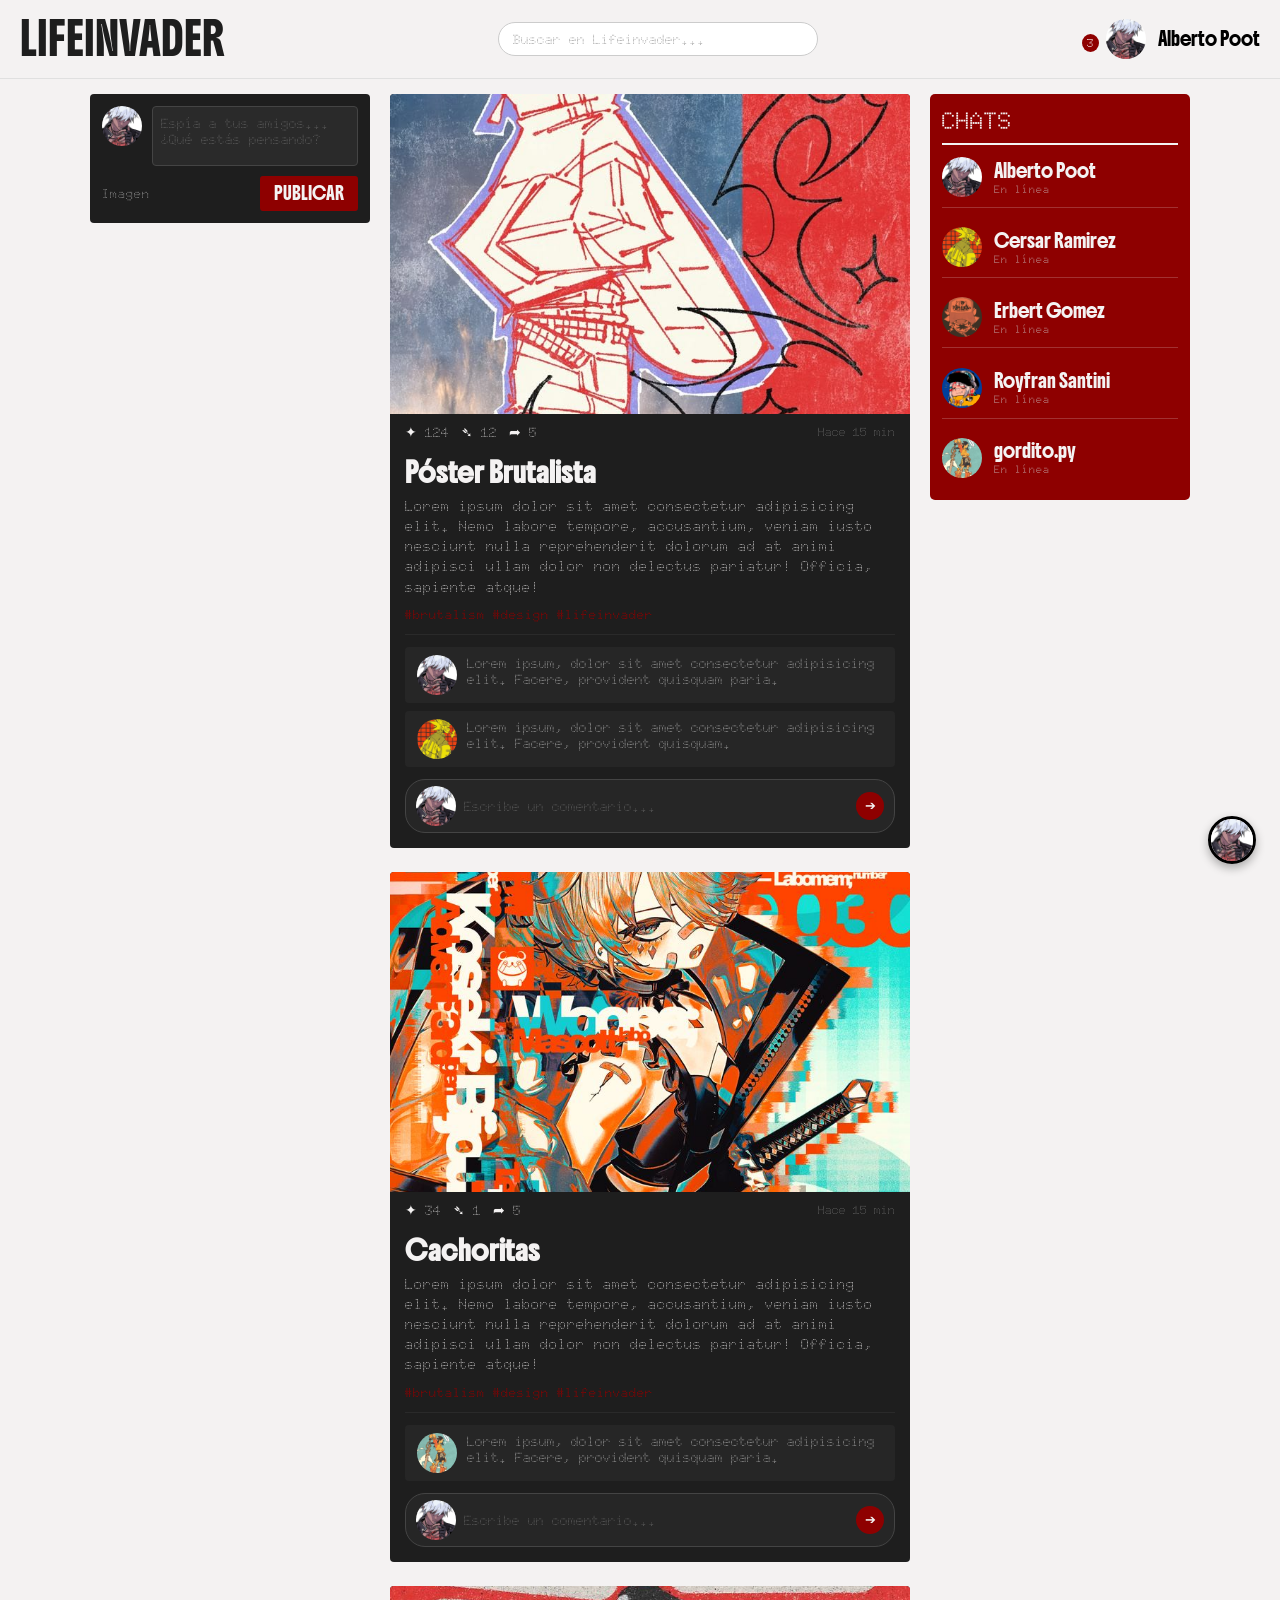
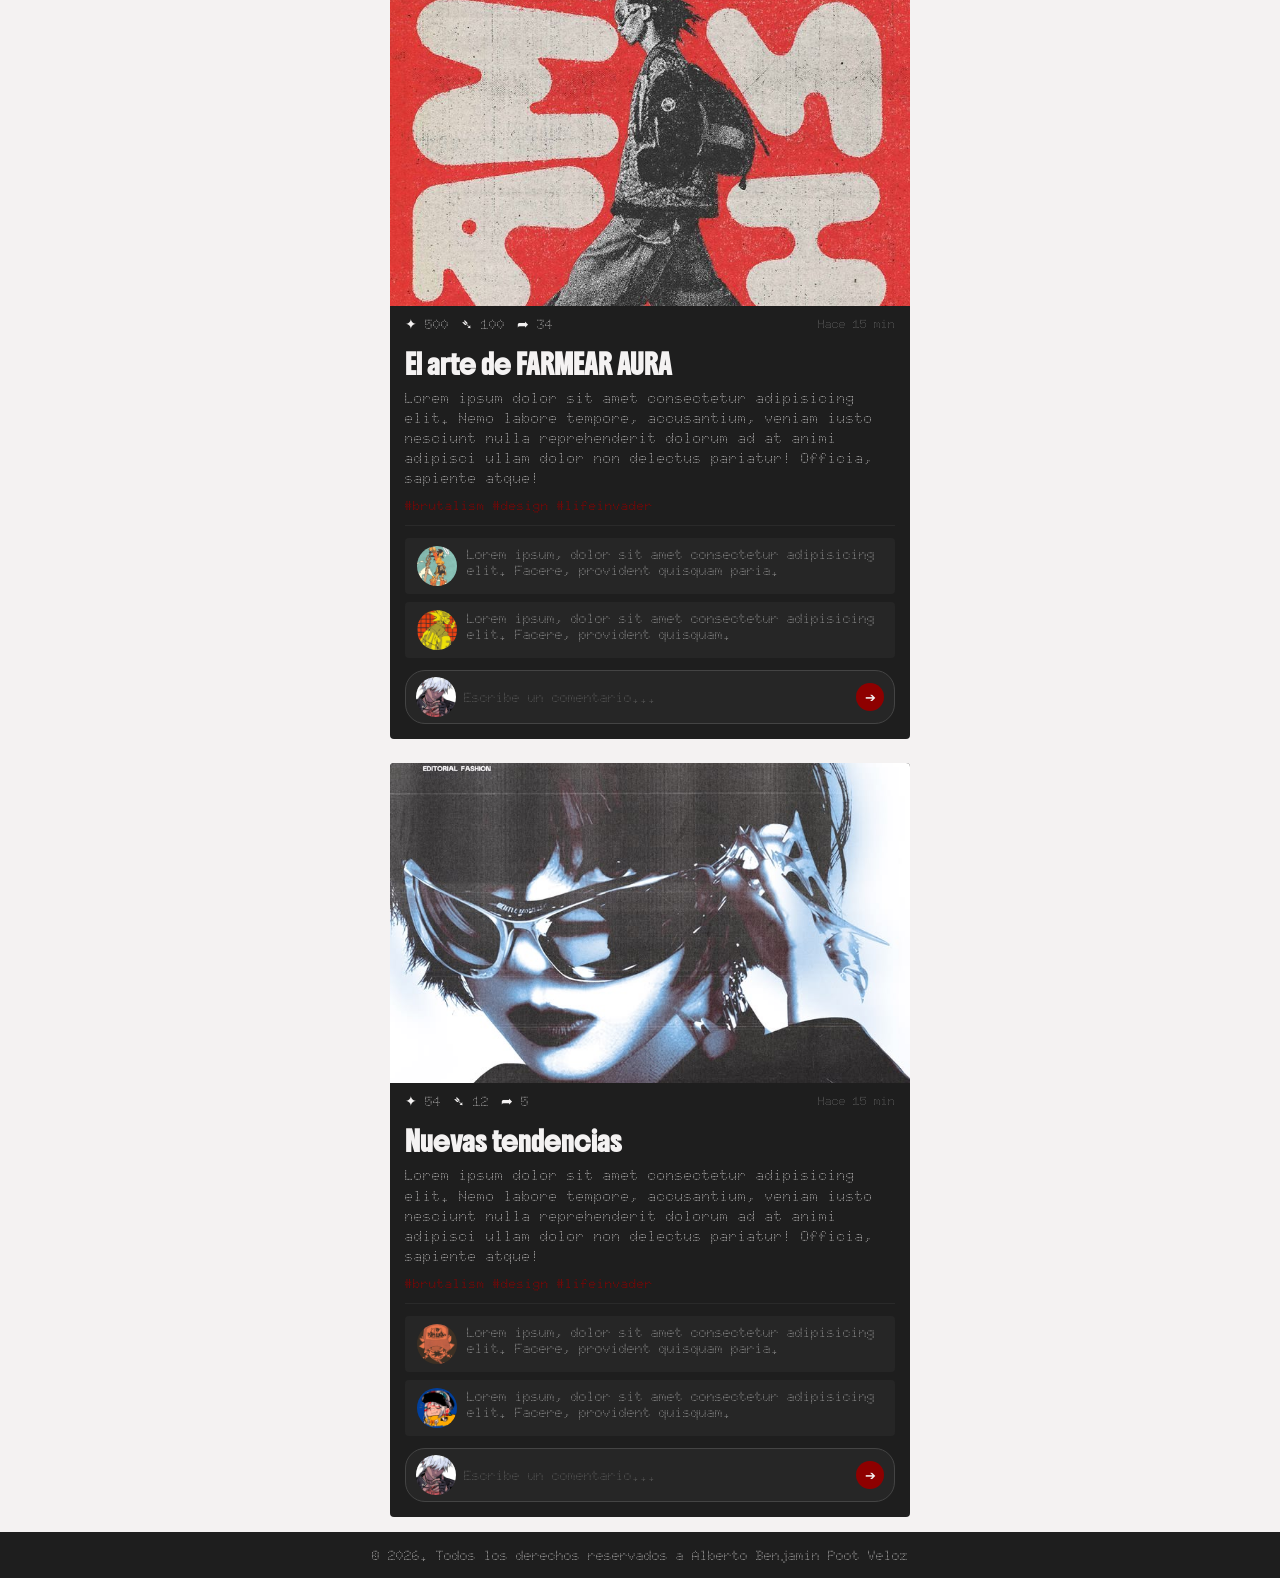
==== commit 0f4c4e9f: "Prueba de imagenes en el reabme" ====
--- a/index.html
+++ b/index.html
@@ -112,7 +112,7 @@
                     <span class="tiempo_publicacion">Hace 15 min</span>
                 </div>
                 <div class="contenido_text_Publicacion">
-                    <h3>Póster Brutalista</h3>
+                    <h3>Cachoritas</h3>
                     <p class="texto_pulicacion">Lorem ipsum dolor sit amet consectetur adipisicing elit. Nemo labore
                         tempore, accusantium, veniam
                         iusto nesciunt nulla reprehenderit dolorum ad at animi adipisci ullam dolor non delectus
@@ -153,7 +153,7 @@
                     <span class="tiempo_publicacion">Hace 15 min</span>
                 </div>
                 <div class="contenido_text_Publicacion">
-                    <h3>Póster Brutalista</h3>
+                    <h3>El arte de FARMEAR AURA</h3>
                     <p class="texto_pulicacion">Lorem ipsum dolor sit amet consectetur adipisicing elit. Nemo labore
                         tempore, accusantium, veniam
                         iusto nesciunt nulla reprehenderit dolorum ad at animi adipisci ullam dolor non delectus
@@ -200,7 +200,7 @@
                     <span class="tiempo_publicacion">Hace 15 min</span>
                 </div>
                 <div class="contenido_text_Publicacion">
-                    <h3>Póster Brutalista</h3>
+                    <h3>Nuevas tendencias</h3>
                     <p class="texto_pulicacion">Lorem ipsum dolor sit amet consectetur adipisicing elit. Nemo labore
                         tempore, accusantium, veniam
                         iusto nesciunt nulla reprehenderit dolorum ad at animi adipisci ullam dolor non delectus
